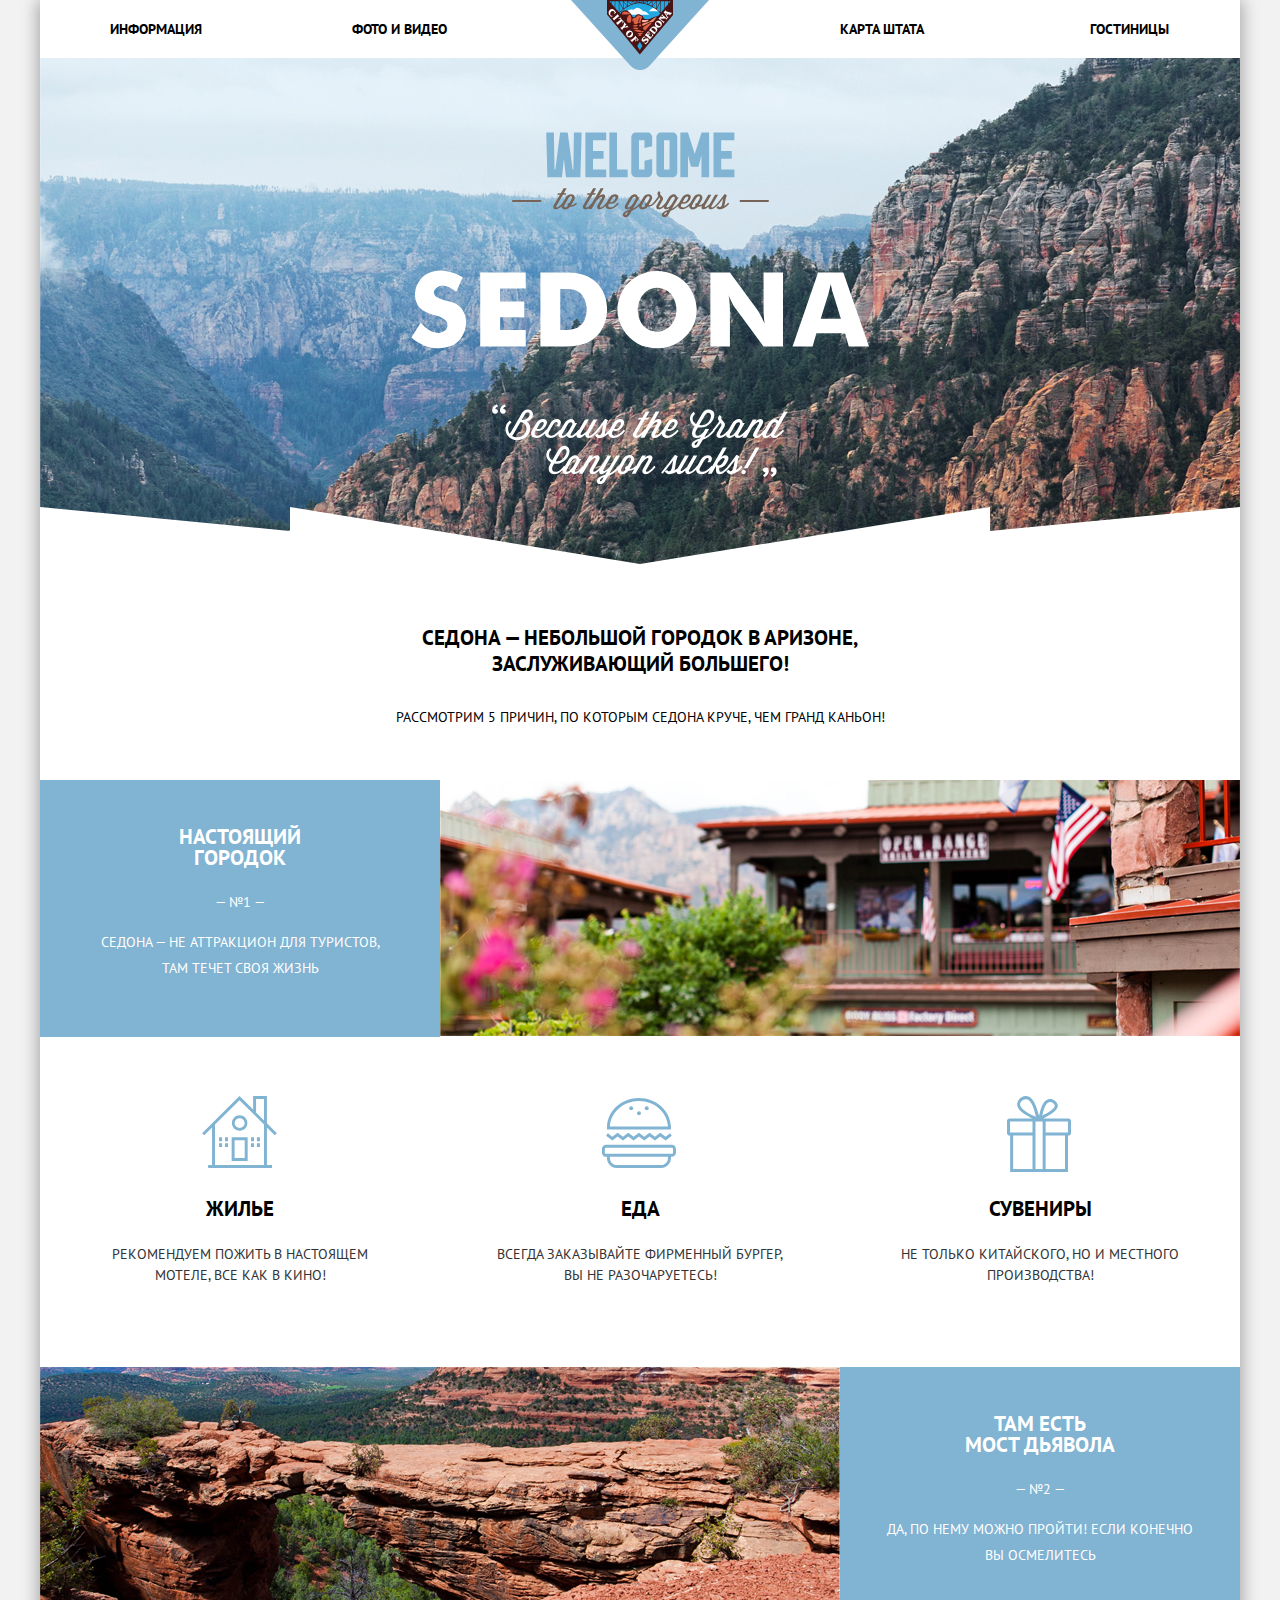
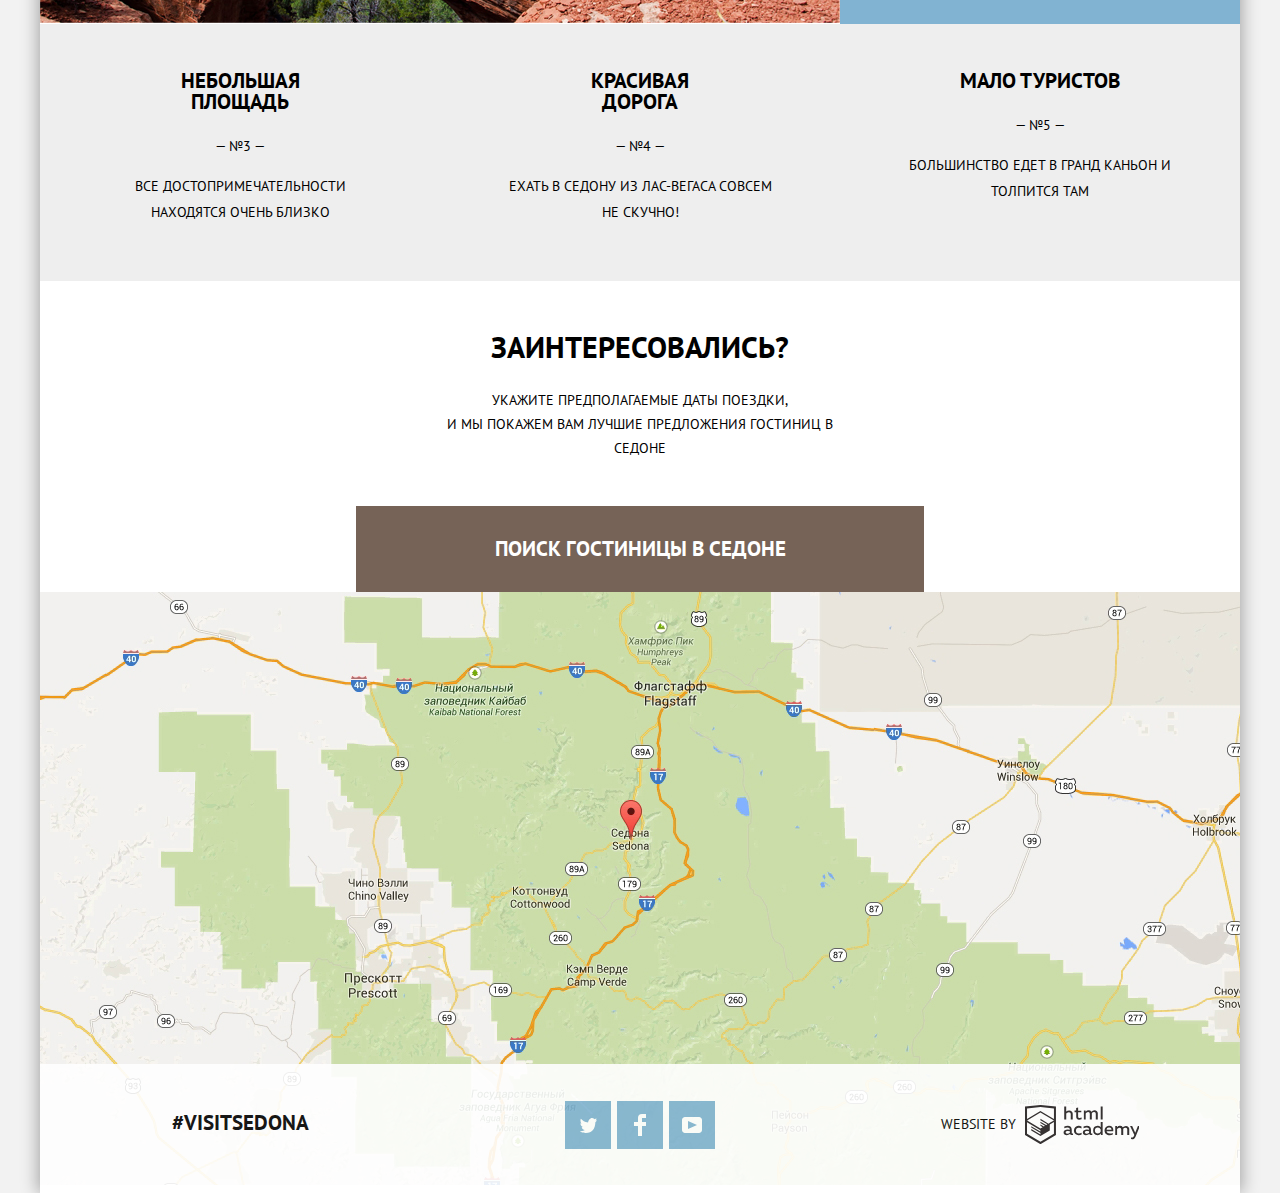
==== index.html @ 431af0dc "-" ====
<!DOCTYPE html>
<html lang="ru">
  <head>
    <meta charset="utf-8">
    <title>Седона</title>
    <link href="https://fonts.googleapis.com/css?family=PT+Sans:400,400i,700,700i&amp;subset=latin-ext" rel="stylesheet"> 
    <link href="css/normalize.css" rel="stylesheet">
    <link href="css/style.css" rel="stylesheet">
  </head>
  <body>
    <div class="container">
      <header class="main-header">
        <nav class="site-navigation">
          <a class="logo">
            <img src="img/logo-sedona.svg" class="logo-img" width="138" height="70" alt="Sedona logo">
          </a>
          <ul class="site-navigation-list">
            <li class="site-navigation-item"><a href="#">Информация</a></li>
            <li class="site-navigation-item"><a href="#">Фото и Видео</a></li>
            <li class="site-navigation-item"><a href="#">Карта штата</a></li>
            <li class="site-navigation-item"><a href="catalog.html">Гостиницы</a></li>
          </ul>
        </nav>
		</header>
	<main>
		<section class="main-header-description">
			<h1 class="visually-hidden">Заголовок главной Седона</h1>
			<h2 class="visually-hidden">Описание городка</h2>
			<p class="city-title">Cедона — небольшой городок в Аризоне,<br> заслуживающий большего!</p>
			<p class="city-reason">Рассмотрим 5 причин, по которым Седона круче, чем гранд каньон!</p>
		</section>
		<section class="reason">
      <ul class="reason-list">
        <li class="reason-item-wide">
				  <div class="reason-item-description">
					   <h3 class="reason-item-title">Настоящий<br>городок</h3>
					   <p class="reason-number">— №1 —</p>
					   <p class="reason-text">Седона — не аттракцион для туристов,<br>там течет своя жизнь</p>
				  </div>
				  <div class="reason-item-promo">
					   <img src="img/city-photo.jpg" width="800" height="256" alt="Фото Городок Седона">
				  </div>
        </li>
				<li class="reason-item-wide">
				  <ul class="features-list">
					   <li class="features-item">
					     <h3 class="features-item-title">Жилье</h3>
					     <p class="features-text">Рекомендуем пожить в настоящем мотеле, все как в кино!</p>
				      </li>
				      <li class="features-item">
					       <h3 class="features-item-title">Еда</h3>
					       <p class="features-text">Всегда заказывайте фирменный бургер, вы не разочаруетесь!</p>
				      </li>
				      <li class="features-item">
					       <h3 class="features-item-title">Сувениры</h3>
					       <p class="features-text">Не только китайского, но и местного производства!</p>
				      </li>
				  </ul>
				</li>
      <li class="reason-item-wide">
        <div class="reason-item-promo">
          <img src="img/devils-bridge.jpg" width="800" height="257" alt="Фото Моста Дьявола">
        </div>
        <div class="reason-item-description">
          <h3 class="reason-item-title">Там есть<br> мост дьявола</h3>
          <p class="reason-number">— №2 —</p>
          <p class="reason-text">Да, по нему можно пройти! Если конечно<br>вы осмелитесь</p>
              </div>
            </li>
            <li class="reason-item-wide">
              <ul class="reason-short-list">
                <li class="reason-item">
                  <h3 class="reason-item-title">Небольшая площадь</h3>
                  <p class="reason-number reason-short">— №3 —</p>
                  <p class="reason-text reason-short">Все достопримечательности находятся очень близко</p>
                </li>
                <li class="reason-item">
                  <h3 class="reason-item-title">Красивая дорога</h3>
                  <p class="reason-number reason-short">— №4 —</p>
                  <p class="reason-text reason-short">Ехать в Седону из Лас-Вегаса совсем не скучно!</p>
                </li>
                <li class="reason-item">
                  <h3 class="reason-item-title">Мало туристов</h3>
                  <p class="reason-number reason-short">— №5 —</p>
                  <p class="reason-text reason-short">Большинство едет в гранд каньон и толпится там</p>
                </li>
              </ul>
            </li>
          </ul>
    </section>
		<section class="search">
		  <h2 class="search-title">Заинтересовались?</h2>
		  <p class="search-text">Укажите предполагаемые даты поездки,<br>и мы покажем Вам лучшие предложения гостиниц в Седоне</p>
		  <button class="button button-search" type="button">
      <span class="button-search-title">Поиск гостиницы в Седоне</span>
      </button>
		  <div class="modal modal-hide modal-search">
        <h2 class="visually-hidden">Поиск гостиницы</h2>
          <form class="search-form" action="https://echo.htmlacademy.ru" method="post">
            <div class="search-form-item">
              <label for="arrival">Дата заезда:</label>
              <p class="input-calendar">
              <input type="text" name="arrival-date" value="24 Апреля 2017" id="arrival">
              <span class="calendar">
                <svg class="calendar-icon" xmlns="http://www.w3.org/2000/svg" width="21" height="22" viewBox="0 0 21 22"><path d="M19.251 2.025h-2.845V.648c0-.381-.294-.689-.656-.689-.363 0-.656.308-.656.689v1.377h-3.938V.648c0-.381-.294-.689-.655-.689-.363 0-.657.308-.657.689v1.377H5.906V.648c0-.381-.294-.689-.656-.689-.363 0-.657.308-.657.689v1.377H1.75C.784 2.025 0 2.847 0 3.862v16.302C0 21.179.784 22 1.75 22h17.501c.966 0 1.749-.821 1.749-1.836V3.862c0-1.015-.783-1.837-1.749-1.837zm.437 18.139a.448.448 0 0 1-.437.459H1.75a.45.45 0 0 1-.438-.459V3.862a.45.45 0 0 1 .438-.459h2.844v1.378c0 .381.294.689.657.689.362 0 .656-.308.656-.689V3.403h3.938v1.378c0 .381.294.689.657.689.361 0 .655-.308.655-.689V3.403h3.938v1.378c0 .381.293.689.656.689.362 0 .656-.308.656-.689V3.403h2.845c.241 0 .437.206.437.459v16.302z"/><path d="M4.594 8.225h2.625v2.066H4.594zM4.594 11.668h2.625v2.067H4.594zM4.594 15.112h2.625v2.066H4.594zM9.188 15.112h2.625v2.066H9.188zM9.188 11.668h2.625v2.067H9.188zM9.188 8.225h2.625v2.066H9.188zM13.781 15.112h2.625v2.066h-2.625zM13.781 11.668h2.625v2.067h-2.625zM13.781 8.225h2.625v2.066h-2.625z"/>
                </svg>
              </span>
              </p>
            </div>
            <div class="search-form-item">
              <label for="departure">Дата выезда:</label>
              <p class="input-calendar">
              <input type="text" name="departure-date" value="4 июля 2017" id="departure">
              <span class="calendar">
                <svg class="calendar-icon" xmlns="http://www.w3.org/2000/svg" width="21" height="22" viewBox="0 0 21 22"><path d="M19.251 2.025h-2.845V.648c0-.381-.294-.689-.656-.689-.363 0-.656.308-.656.689v1.377h-3.938V.648c0-.381-.294-.689-.655-.689-.363 0-.657.308-.657.689v1.377H5.906V.648c0-.381-.294-.689-.656-.689-.363 0-.657.308-.657.689v1.377H1.75C.784 2.025 0 2.847 0 3.862v16.302C0 21.179.784 22 1.75 22h17.501c.966 0 1.749-.821 1.749-1.836V3.862c0-1.015-.783-1.837-1.749-1.837zm.437 18.139a.448.448 0 0 1-.437.459H1.75a.45.45 0 0 1-.438-.459V3.862a.45.45 0 0 1 .438-.459h2.844v1.378c0 .381.294.689.657.689.362 0 .656-.308.656-.689V3.403h3.938v1.378c0 .381.294.689.657.689.361 0 .655-.308.655-.689V3.403h3.938v1.378c0 .381.293.689.656.689.362 0 .656-.308.656-.689V3.403h2.845c.241 0 .437.206.437.459v16.302z"/><path d="M4.594 8.225h2.625v2.066H4.594zM4.594 11.668h2.625v2.067H4.594zM4.594 15.112h2.625v2.066H4.594zM9.188 15.112h2.625v2.066H9.188zM9.188 11.668h2.625v2.067H9.188zM9.188 8.225h2.625v2.066H9.188zM13.781 15.112h2.625v2.066h-2.625zM13.781 11.668h2.625v2.067h-2.625zM13.781 8.225h2.625v2.066h-2.625z"/>
                </svg>
              </span>
              </p>
            </div>
            <div class="search-form-item">
              <div class="item-wrapper">
                <label for="adult-count">Взрослые:</label>
                <p>
                  <button class="button button-remove" type="button">-</button>
                  <input type="text" name="adult" value="2" id="adult-count">
                  <button class="button button-add" type="button">+</button>
              </p>
            </div>
              <div class="item-wrapper">
               <label for="children-count">Дети:</label>
                <p>
                  <button class="button button-remove" type="button">-</button>
                  <input type="text" name="children" value="0" id="children-count">
                  <button class="button button-add" type="button">+</button>
                </p>
              </div>
              </div>
            <div class="search-form-item">
              <button class="button button-form-search" type="submit">Найти</button>
            </div>
          </form>
      </div>
		</section>
	</main>
	<footer class="footer-main">
    <div class="footer-map">
        <iframe src="https://www.google.com/maps/embed?pb=!1m14!1m8!1m3!1d52385.92317475207!2d-111.8127544!3d34.853207!3m2!1i1024!2i768!4f13.1!3m3!1m2!1s0x872da132f942b00d%3A0x5548c523fa6c8efd!2z0KHQtdC00L7QvdCwLCDQkNGA0LjQt9C-0L3QsCA4NjMzNiwg0KHQqNCQ!5e0!3m2!1sru!2sru!4v1536004938987" width="1200" height="593" frameborder="0" style="border:0" allowfullscreen></iframe>
        <img src="img/map.jpg" width="1200" height="593" alt="Городок Седона на карте">
    </div>
    <section class="footer-main-info">
		<p class="footer-hashtag">#visitsedona</p>
		<div class="footer-social">
			<ul class="footer-social-list">
				  <li>
            <a class="social-button" href="https://twitter.com">twitter
              <svg xmlns="http://www.w3.org/2000/svg" xmlns:xlink="http://www.w3.org/1999/xlink" width="17" height="15" viewBox="0 0 17 15"><path fill="#FFF" d="M10.95.144c1.685-.496 2.984.27 3.577 1.179.673-.231 1.331-.481 2.011-.708a2.345 2.345 0 0 1-.857 1.768c.685.17 1.304-.491 1.304-.491-.169 1-1.006 1.788-1.563 2.024-.231 6.75-3.175 11.217-10.077 11.082h-.446c-.41 0-4.164-.46-4.898-1.887 2.271.196 3.893-.422 4.693-1.177-.96-.3-2.679-.477-2.979-2.95.349.106.564.228 1.19.119C1.705 8.247.374 7.53.448 5.33c.285.328 1.067.536 1.34.472C1.085 5.561-.182 2.442.894.85c1.818 1.854 3.735 3.606 7.152 3.773C8.254 2.33 9.183.793 10.95.144z"/></svg>
            </a>
          </li>
				 <li>
            <a class="social-button" href="https://fb.com">fb
              <svg xmlns="http://www.w3.org/2000/svg" width="12" height="22" viewBox="0 0 12 22"><path fill="#FFF" d="M12 4V0H8a4 4 0 0 0-4 4v4H0v4h4v10h4V12h4V8H8V4h4z"/></svg>
            </a>
          </li>
				  <li>
            <a class="social-button" href="https://youtube.ru">youtube
            <svg xmlns="http://www.w3.org/2000/svg" xmlns:xlink="http://www.w3.org/1999/xlink" width="20" height="16" viewBox="0 0 20 16"><path fill="#FFF" d="M17 0H3C1.35 0 0 1.35 0 3v10c0 1.65 1.35 3 3 3h14c1.65 0 3-1.35 3-3V3c0-1.65-1.35-3-3-3zM6.027 11.998V4.002L15.014 8l-8.987 3.998z"/></svg>
            </a>
          </li>
			</ul>
		</div>
		<div class="footer-copyright">
      <b>website by</b>
      <p>
        <a class="footer-logo" href="https://htmlacademy.ru/intensive/htmlcss">HTML Academy
          <svg id="Layer_1" data-name="Layer 1" xmlns="http://www.w3.org/2000/svg" viewBox="0 0 108.08 36.85">
          <title>logo-htmlacademy-small1</title><path d="M44.61,26.88a2,2,0,0,0,.55-0.1v1.33a3.25,3.25,0,0,1-1.18.21,1.67,1.67,0,0,1-1.67-1,4.84,4.84,0,0,1-3.14,1.08c-1.51,0-2.91-.83-2.91-2.55,0-2.13,2-2.79,3.71-2.79a11.08,11.08,0,0,1,2.17.25v-0.3c0-1-.76-1.77-2.19-1.77a7.42,7.42,0,0,0-3,.64v-1.7a10.21,10.21,0,0,1,3.19-.55c2.36,0,3.81,1.12,3.81,3.65v3a0.54,0.54,0,0,0,.49.59h0.17Zm-6.44-1.13A1.35,1.35,0,0,0,39.63,27h0.11a3.39,3.39,0,0,0,2.41-1V24.58a9.72,9.72,0,0,0-1.81-.21c-1,0-2.16.33-2.16,1.38h0Zm12.36-6.11a5,5,0,0,1,2.57.64V22a4.08,4.08,0,0,0-2.3-.7,2.75,2.75,0,1,0,0,5.49,5,5,0,0,0,2.43-.64v1.71a6.27,6.27,0,0,1-2.76.57A4.21,4.21,0,0,1,46,24.51q0-.21,0-0.41a4.32,4.32,0,0,1,4.18-4.46h0.38Zm12.17,7.24a2,2,0,0,0,.55-0.1v1.33a3.25,3.25,0,0,1-1.18.21,1.67,1.67,0,0,1-1.67-1,4.84,4.84,0,0,1-3.14,1.08c-1.51,0-2.91-.83-2.91-2.55,0-2.13,2-2.79,3.71-2.79a11.08,11.08,0,0,1,2.17.25v-0.3c0-1-.76-1.77-2.19-1.77a7.42,7.42,0,0,0-3,.64v-1.7a10.21,10.21,0,0,1,3.19-.55c2.36,0,3.81,1.12,3.81,3.65v3a0.54,0.54,0,0,0,.49.59h0.17Zm-6.44-1.13A1.35,1.35,0,0,0,57.73,27h0.11a3.39,3.39,0,0,0,2.41-1V24.58a9.72,9.72,0,0,0-1.81-.21c-1.06,0-2.16.33-2.16,1.38h0ZM73,16V28.2H71.35V26.88a3.88,3.88,0,0,1-3.19,1.54,4.4,4.4,0,0,1,0-8.78,3.81,3.81,0,0,1,3,1.3V16H73Zm-4.53,5.22a2.76,2.76,0,1,0,0,5.52A2.86,2.86,0,0,0,71.15,25V23A2.91,2.91,0,0,0,68.49,21.27ZM79,19.64c3.31,0,4.46,2.68,3.92,5.09H76.7c0.21,1.5,1.67,2.11,3.19,2.11a6.11,6.11,0,0,0,2.64-.59v1.6a7.14,7.14,0,0,1-3,.57C77,28.42,74.78,27,74.78,24a4.18,4.18,0,0,1,4-4.39H79Zm0.09,1.54a2.28,2.28,0,0,0-2.44,2.1v0.06H81.3A2,2,0,0,0,79.13,21.18Zm5.73,7V19.87h1.65v1a3.81,3.81,0,0,1,2.78-1.27A2.86,2.86,0,0,1,91.89,21a4.12,4.12,0,0,1,2.91-1.33A3.06,3.06,0,0,1,98,23V28.2h-1.9V23.05a1.59,1.59,0,0,0-1.42-1.75H94.42a2.8,2.8,0,0,0-2.07,1.12V28.2h-1.9V23.05A1.59,1.59,0,0,0,89,21.31H88.8a3,3,0,0,0-2.21,1.29v5.63H84.86Zm21.31-8.33h1.9l-3.91,9.46c-0.9,2.17-2.09,2.86-3.35,2.86a4.76,4.76,0,0,1-1.1-.14V30.46a2.86,2.86,0,0,0,.85.12c0.9,0,1.58-.64,2.07-1.9l0.17-.42-4-8.4h2l2.86,6.29ZM38.73,1.46V6.22a3.81,3.81,0,0,1,2.7-1.14,3.25,3.25,0,0,1,3.44,3.4v5.15H43V8.72a1.81,1.81,0,0,0-1.61-2h-0.3a2.93,2.93,0,0,0-2.32,1.39v5.52h-1.9V1.46h1.9ZM49.94,2.31v3h3V6.91h-3v3.81c0,1.1.5,1.46,1.58,1.46a4.49,4.49,0,0,0,1.69-.33v1.6A6.8,6.8,0,0,1,51,13.8a2.55,2.55,0,0,1-2.86-2.74V6.89H46.58V5.26h1.5V2.74Zm5.4,11.31V5.28H57v1A3.81,3.81,0,0,1,59.77,5a2.86,2.86,0,0,1,2.6,1.33A4.12,4.12,0,0,1,65.28,5,3.06,3.06,0,0,1,68.44,8.4v5.21h-1.9V8.46a1.59,1.59,0,0,0-1.42-1.75H64.89a2.8,2.8,0,0,0-2.07,1.12v5.78h-1.9V8.46A1.59,1.59,0,0,0,59.5,6.71H59.27A3,3,0,0,0,57.06,8v5.63H55.34ZM71.17,1.45H73V13.6H71.17V1.45ZM14.71,0H14.55L0,1.54V28.21l14.55,8.66,14.55-8.66V1.54Zm12.5,27.1L14.55,34.64,1.9,27.12V16.18l12.59,7.5V25L5.86,19.9v1.31l8.68,5.21v1.39L5.87,22.65V24l8.68,5.21,8.75-5.24V18.31L27.2,16V27.12Zm0-12.53-3.48,2-1.6,1L14.51,13v1.31L21,18.23H21l-0.14.09-1,.54-5.37-3.2V17l4.24,2.52-1,.67-3.2-1.9v1.31l2.1,1.24L14.5,22.1,2,14.65,14.51,7.11Zm0-1.32L14.49,5.76,1.91,13.25v-10L14.56,1.92,27.21,3.25v10h0Z" transform="translate(0 -0.02)" fill="#231f20"/>
          </svg>
        </a>
      </p>
    </div>
    </section>
	</footer>
  </div>
  <script src="js/modal.js"></script>
</body>
</html>
---- css/style.css ----
html,
body {
  min-width: 1200px;
  margin: 0;
  padding: 0;
  font-size: 14px;
  line-height: 26px;
  font-weight: normal;
  font-family: "PT Sans", "Arial", "Helvetica", sans-serif;
  text-transform: uppercase;
  background-color: #f2f2f2;
}

a {
  text-decoration: none;
}

img {
  max-width: 100%;
  height: auto;
}

.visually-hidden:not(:focus):not(:active),
input[type="checkbox"].visually-hidden,
input[type="radio"].visually-hidden {
  position: absolute;
  width: 1px;
  height: 1px;
  margin: -1px;
  border: 0;
  padding: 0;
  white-space: nowrap;
  clip-path: inset(100%);
  clip: rect(0 0 0 0);
  overflow: hidden;
}

.container {
  width: 1200px;
  margin: 0 auto;
  padding: 0;
  -webkit-box-shadow:
    5px 0px 15px 0px rgba(0, 1, 1, 0.2),
    -5px 0px 15px 0px rgba(0, 1, 1, 0.2);
          box-shadow:
    5px 0px 15px 0px rgba(0, 1, 1, 0.2),
    -5px 0px 15px 0px rgba(0, 1, 1, 0.2);
    background-color: #ffffff;
}

.main-header {
  display: -webkit-box;
  display: -ms-flexbox;
  display: flex;
  -webkit-box-orient: vertical;
  -webkit-box-direction: normal;
      -ms-flex-direction: column;
          flex-direction: column;
  width: 1200px;
  min-height: 564px;
  margin-bottom: 0px;
  background-image:
    url("../img/intro-welcome.svg"),
    url("../img/intro-mask.svg"),
    url("../img/background-photo.jpg");
  background-size:
    459px 353px,
    1200px 57px,
    1200px 773px;
  background-color: #e4f1f9;
  background-repeat: no-repeat;
  background-position:
    center 132px,
    bottom,
    0 0;
}

.site-navigation {
  position: relative;
  width: 100%;
  margin: 0;
  padding: 0;
  background-color: #fff;
  min-width: 56px;
}


.site-navigation-list {
  display: -webkit-box;
  display: -ms-flexbox;
  display: flex;
  -ms-flex-wrap: wrap;
      flex-wrap: wrap;
  -ms-flex-pack: distribute;
  width: 1060px;
  padding: 0 70px;
  margin: 0;
  list-style: none;
}

.site-navigation-list li {
  -webkit-box-flex: 0;
      -ms-flex-positive: 0;
          flex-grow: 0;
  margin: 0;
  padding: 16px 0;
  min-width: 210px;
}

.site-navigation-list li:first-child,
.site-navigation-list li:nth-child(2){
  text-align: left;
  margin-right: 32px;
}

.site-navigation-list li:nth-child(3) {
  margin-left: 120px;
  text-align: right;
}

.site-navigation-list li:last-child {
  margin-left: 35px;
  text-align: right;
}

.site-navigation-item a {
  display: block;
  margin: 0;
  padding: 0;
  font-weight: bold;
  color: #000000;
  text-transform: uppercase;
}

.site-navigation-item a:hover,
.site-navigation-item a:focus {
  color: #81b3d2;
}

.site-navigation-item a:active {
  opacity: 0.3;
}

.logo-img {
  position: absolute;
  width: 138;
  height: 70;
  top: 0;
  right: 531px;
}


/*Main*/

.main-header-description {
  width: 100%;
  text-align: center; 
  min-height: 195px; 
}

.city-title {
  font-size: 21px;
  line-height: 26px;
  font-weight: bold;
  padding-top: 40px;
}

.city-reason {
  margin-top:27px;
}

.reason {
  display: -webkit-box;
  display: -ms-flexbox;
  display: flex;
  -webkit-box-orient: vertical;
  -webkit-box-direction: normal;
      -ms-flex-direction: column;
          flex-direction: column;
  margin: 0;
  padding: 0;
  list-style: none;
}

.reason-list {
  list-style: none;
  margin: 0;
  padding: 0;
}

.reason-item-wide {
  display: -webkit-box;
  display: -ms-flexbox;
  display: flex;
  width: 1200px;
  min-height: 257px;
  margin:0;
  padding:0;
}

.reason-item-title {
  margin-top:48px;
  font-size: 21px;
  line-height: 21px;
  font-weight: bold;
  color: #ffffff;
}

.reason-item-description {
  text-align: center;
  color: #ffffff;
  background-color: #81b3d2;
  min-width: 400px;
  min-height: 255px;
}

.reason-item-promo {
  width: 800px;
  height: 256px;
  margin: 0;
  padding: 0;
}

.features-list {
  display: -webkit-box;
  display: -ms-flexbox;
  display: flex;
  width: 100%;
  min-height: 330px;
  margin: 0;
  padding: 0;
  list-style: none;
}

.features-item {
  position: relative;
  width: 400px;
  margin-top: 149px;
  margin-bottom: auto;
  text-align: center;
}

.features-item-title {
  margin: 0 auto;
  margin-bottom: 25px;
  margin-top: 12px;
  padding: 0;
  font-size: 21px;
  line-height: 21px;
  font-weight: bold;
  color: #000000;
}

.features-item:first-child::before {
  position: absolute;
  content: "";
  width: 75px;
  height: 72px;
  top: -90px;
  left: 200px;
  margin-left: -38px;
  background-image: url("../img/icon-1.svg");
  background-repeat: no-repeat;
  background-position: 0 0;
}

.features-item:nth-child(2)::before {
  position: absolute;
  content: "";
  width: 74px;
  height: 70px;
  top: -88px;
  left: 195px;
  margin-left: -33px;
  background-image: url("../img/icon-3.svg");
  background-repeat: no-repeat;
  background-position: 0 0;
}

.features-item:nth-child(3)::before {
  position: absolute;
  content: "";
  width: 64px;
  height: 76px;
  top: -90px;
  left: 200px;
  margin-left: -33px;
  background-image: url("../img/icon-2.svg");
  background-repeat: no-repeat;
  background-position: 0 0;
}

.features-text {
  width: 286px;
  margin: 0 auto;
  margin-bottom: 50px;
  padding: 0;
  font-size: 14px;
  line-height: 21px;
  color: #333333;
}

.reason-short-list {
  display: -webkit-box;
  display: -ms-flexbox;
  display: flex;
  width: 100%;
  margin: 0;
  padding: 0;
  list-style: none;
}

.reason-number {
 margin: auto;
}

.reason-short {
  
}

.reason-item {
  width: 400px;
  min-height: 256px;
  text-align: center;
  background-color: #eeeeee;
  text-align: center;
  padding: 0 65px;
}

.reason-item-title {
  font-size: 21px;
  line-height: 21px;
  font-weight: bold;
  color: #ffffff;
  text-align: center;
  max-width: 160px;
  margin-bottom: 21px;
  margin-top: 46px;
  margin-right: auto;
  margin-left: auto;
}

.reason-item .reason-item-title {
  color: #000;
}

.reason-text {
  margin: auto;
  margin-top: 14px;
}

.search {
  position: relative;
  text-align: center;
}


.search-title {
  margin: 0;
  margin-top: 48px;
  margin-bottom: 23px;
  padding: 0;
  font-size: 30px;
  line-height: 36px;
  font-weight: bold;
  color: #000000;
}

.search-text {
  width: 440px;
  margin: 0 auto;
  margin-bottom: 46px;
  font-size: 14px;
  line-height: 24px;
}

/*Search-form*/

.button {
  font: inherit;
  color: #fff;
  text-transform: uppercase;
  background-color: #766357;
  border-style: none;
}

.button-search {
  display: block;
  -webkit-box-sizing: border-box;
          box-sizing: border-box;
  min-width: 568px;
  margin: 0 auto;
  padding-top: 30px;
  padding-bottom: 30px;
  text-align: center;
  font-size: 21px;
  line-height: 26px;
  font-weight: bold;
}

.button-search:hover,
.button-search:focus {
  background-color: #604e43;
}

.button-search:active {
  background-color: #503e33;
}

.button-search-title:active {
  opacity: 0.3;
}



/*Footer*/

.footer-main {
  position: relative;
}

.footer-map {
  margin: 0;
  padding: 0;
  z-index: 3;
}

.footer-map iframe {
  position: relative;
  z-index: 2;
}

.footer-map img {
  position: absolute;
  top: 0;
  left: 0;
  z-index: 1;
}


.footer-main-info,
.footer-catalog-info {
  display: -webkit-box;
  display: -ms-flexbox;
  display: flex;
  -webkit-box-pack: justify;
      -ms-flex-pack: justify;
          justify-content: space-between;
  width: 1200px;
  min-height: 120px;
  background-color: #fff;
  opacity: 0.9;
}

.footer-main-info {
  position: absolute;
  bottom: 0;
  left: auto;
  z-index: 20;
}

.footer-hashtag {
  width: 240px;
  margin-top: 46px;
  margin-bottom: 55px;
  margin-right: auto;
  margin-left: auto;
  padding: 0;
  font-size: 21px;
  line-height: 26px;
  font-weight: bold;
  text-align: center;
  color: #000000;
}

.footer-social {
  width: 240px;
  margin-left: auto;
  margin-right: auto;
  margin-top: auto;
  margin-bottom: auto;
  text-align: center;
}

.footer-social-list {
  display: -webkit-box;
  display: -ms-flexbox;
  display: flex;
  width: 150px;
  -ms-flex-wrap: wrap;
      flex-wrap: wrap;
  -webkit-box-pack: justify;
      -ms-flex-pack: justify;
          justify-content: space-between;
  margin: 0 auto;
  padding: 0;
  list-style: none;
}

.social-button {
  display: -webkit-box;
  display: -ms-flexbox;
  display: flex;
  -webkit-box-align: center;
      -ms-flex-align: center;
          align-items: center;
  -webkit-box-pack: center;
      -ms-flex-pack: center;
          justify-content: center;
  width: 46px;
  height: 48px;

  margin: 0;
  margin-top: 37px;
  margin-bottom: 44px;

  font-size: 0;

  background-color: #81b3d2;
}


.social-button:hover,
.social-button:focus {
  background-color: #669ec0;
}

.social-button:active {
  background-color: #5496bd;
}

.social-button:active path {
  opacity: 0.3;
}

.footer-copyright {
  display: -webkit-box;
  display: -ms-flexbox;
  display: flex;
  width: 240px;
  -webkit-box-align: center;
      -ms-flex-align: center;
          align-items: center;
  -webkit-box-pack: center;
      -ms-flex-pack: center;
          justify-content: center;
  margin: auto;
  margin-top: 27px;
  margin-bottom: 33px;
  padding: 0;
  text-align: center;
}

.footer-copyright b {
  display: block;
  width: 76px;
  margin: 0;
  margin-right: 8px;
  margin-bottom: 4px;
  padding: 0;
  font-size: 14px;
  line-height: 26px;
  font-weight: normal;
  color: #000000;
}

.footer-copyright p {
  width: 115px;
  height: 41px;
}

.footer-logo {
  font-size: 0;
}

.footer-logo:hover path,
.footer-logo:focus path {
  fill: #669ec0;
}

.footer-logo:active path {
  fill: #bdbbbc;
}

/*Модальное окно*/

.modal {
  color: #000000;
  background-color: #ffffff;
  background-position: 0 0;
  background-repeat: repeat;
  -webkit-box-shadow: 0 10px 30px rgba(0, 0, 0, 0.4);
          box-shadow: 0 10px 30px rgba(0, 0, 0, 0.4);
}


@keyframes slide {
  0% {
    transform: translateY(-80px);
  }
  100% {
    transform: translateY(0px);
  }
}



.modal-search {
  display: block;
  position: absolute;
  top: 239px;
  left: 568px;
  width: 458px;
  margin-left: -252px;
  padding: 55px 55px;
  z-index: 10;
  animation-name: slide;
  animation-duration: 1.3s;
}

.modal-hide {
    display: none;
  }



.search-form-item {
  display: -webkit-box;
  display: -ms-flexbox;
  display: flex;
  -ms-flex-preferred-size: 460px;
      flex-basis: 460px;
  -webkit-box-pack: justify;
      -ms-flex-pack: justify;
          justify-content: space-between;
  -ms-flex-wrap: wrap;
      flex-wrap: wrap;
  -webkit-box-align: center;
      -ms-flex-align: center;
          align-items: center;
  -webkit-box-flex: 1;
      -ms-flex-positive: 1;
          flex-grow: 1;
  margin: 0;
  margin-bottom: 28px;
}

.search-form-item:nth-child(4) {
  -webkit-box-pack: center;
      -ms-flex-pack: center;
          justify-content: center;
  -webkit-box-flex: 1;
      -ms-flex-positive: 1;
          flex-grow: 1;
  margin-bottom: 0;
}

.item-wrapper {
  display: -webkit-box;
  display: -ms-flexbox;
  display: flex;
  -webkit-box-align: center;
      -ms-flex-align: center;
          align-items: center;
  -webkit-box-pack: justify;
      -ms-flex-pack: justify;
          justify-content: space-between;
  -ms-flex-wrap: wrap;
      flex-wrap: wrap;
  margin: 0;
  padding: 0;
}

.item-wrapper:nth-child(1) {
  -ms-flex-preferred-size: 260px;
      flex-basis: 260px;
  -webkit-box-flex: 1;
      -ms-flex-positive: 1;
          flex-grow: 1;
  margin: 0;
  margin-top: 2px;
}

.item-wrapper:nth-child(1) p {
  margin-right: auto;
  margin-left: auto;
}

.item-wrapper:nth-child(2) {
  -ms-flex-preferred-size: 190px;
      flex-basis: 190px;
  -webkit-box-flex: 0;
      -ms-flex-positive: 0;
          flex-grow: 0;

  margin: 0;
  margin-top: 2px;
  margin-left: auto;
}

.item-wrapper:nth-child(1) label {
  margin-right: 0;
}

.item-wrapper:nth-child(2) label {
  margin-right: auto;
  margin-left: 11px;
}

.item-wrapper p {
  display: -webkit-box;
  display: -ms-flexbox;
  display: flex;
  -ms-flex-preferred-size: 115px;
      flex-basis: 115px;
  -webkit-box-pack: start;
      -ms-flex-pack: start;
          justify-content: flex-start;
  margin: 0;
  padding: 0;
}


.search-form {
  display: -webkit-box;
  display: -ms-flexbox;
  display: flex;
  -webkit-box-pack: justify;
      -ms-flex-pack: justify;
          justify-content: space-between;
  -ms-flex-wrap: wrap;
      flex-wrap: wrap;
  margin: 0;
  padding: 0;
}

.search-form-item label {
  font-size: 14px;
  line-height: 26px;
  font-weight: bold;
}

.search-form-item input[type="text"],
.item-wrapper input[type="text"] {
  -webkit-box-sizing: border-box;
          box-sizing: border-box;
  width: 347px;
  min-height: 36px;
  padding: 6px 13px;
  padding-right: 0px;
  font: inherit;
  font-weight: bold;
  color: #000000;
  text-transform: uppercase;
  background-color: #f2f2f2;
  border: none;
}

.input-calendar {
  position: relative;
  margin: 0;
  padding: 0;
}

.calendar {
  position: absolute;
  top: 8px;
  right: 10px;
  width: 21px;
  height: 22px;
}

.calendar-icon path {
  fill: #cacaca;
}

.calendar-icon:hover path,
.calendar-icon:focus path {
  opacity: 1;
}

.calendar-icon:active path {
  fill: #81b3d2;
}

.item-wrapper input[type="text"] {
  width: 40px;
  margin: 0;
  padding: 6px 4px;
  text-align: center;
}

.search-form-item input:hover {
  background-color: #ebebeb;
}

.search-form-item input:focus {
  background-color: #fff;
  outline: 2px solid #e5e5e5;
}

.button-remove,
.button-add {
  width: 37px;
  -webkit-box-sizing: border-box;
          box-sizing: border-box;
  margin: 0;
  padding: 6px 10px;
  font-size: 14px;
  line-height: 26px;
  font-weight: bold;
  color: #a9a9a9;
  background-color: #f2f2f2;
}

.button-remove:hover,
.button-add:hover,
.button-remove:focus,
.button-add:focus {
  color: #000;
}

.button-remove:active,
.button-add:active {
  color: #81b3d2;
}

.button-form-search {
  -ms-flex-preferred-size: 100%;
      flex-basis: 100%;
  margin-top: 27px;
  padding: 15px 10px;
  font-size: 21px;
  font-weight: bold;
  background-color: #81b3d2;
}

.button-form-search:hover,
.button-form-search:focus {
  background-color: #669ec0;
  outline: none;
}

.button-form-search:active {
  background-color: #5496bd;
}

.button-form-search span:active {
  opacity: 0.3;
}


/*КАТАЛОГ*/

 li a.active {
  color: #766357;
}

.filters-form {
  display: -webkit-box;
  display: -ms-flexbox;
  display: flex;
  -webkit-box-pack: justify;
      -ms-flex-pack: justify;
          justify-content: space-between;
  -webkit-box-align: center;
      -ms-flex-align: center;
          align-items: center;
  -ms-flex-wrap: wrap;
      flex-wrap: wrap;
  width: 1060px;
  margin: 0;
  margin-bottom: 10px;
  padding: 0px 70px;
  padding-bottom: 7px;
  background-image: url("../img/filter-background.png");
  background-color: #253032;
  background-position: 0 -70px;
  background-repeat: no-repeat;
}

.filters-form fieldset {
  display: -webkit-box;
  display: -ms-flexbox;
  display: flex;
  -ms-flex-wrap: wrap;
      flex-wrap: wrap;
  margin: 0;
  margin-top: 26px;
  margin-bottom: auto;
  padding: 0;
  border: none;
}

.filters-legend {
  font-size: 16px;
  line-height: 21px;
  font-weight: bold;
  color: #fff;
}

.filters-form fieldset:first-child {
  -ms-flex-preferred-size: 160px;
      flex-basis: 160px;
}

.filters-form fieldset:nth-child(2) {
  -ms-flex-preferred-size: 150px;
      flex-basis: 150px;
  margin-right: 226px;
}

.filters-legend {
  margin: 0;
  margin-bottom: 25px;
  padding: 0;
  font-size: 16px;
  line-height: 21px;
  font-weight: bold;
  color: #ffffff;
}

.filters-options {
  margin: 0;
  font-size: 14px;
  line-height: 21px;
  font-weight: normal;
  color: #000000;
}


.filter-checkbox + label {
  display: block;
  position: relative;
  margin: 0;
  margin-bottom: 25px;
  padding-left: 41px;
  font-size: 14px;
  line-height: 21px;
  color: #ffffff;
}

.filter-checkbox:focus + label::before {
  outline: #5d9ddd solid 2px ;
}

.filter-checkbox + label::before {
  content: "";
  display: block;
  position: absolute;
  top: 0px;
  left: 1px;
  width: 23px;
  height: 23px;
  background: url("../img/checkbox-off.svg");
  background-repeat: no-repeat;
}

.filter-checkbox:checked + label::before {
  content: "";
  display: block;
  position: absolute;
  top: 0px;
  left: 1px;
  width: 27px;
  height: 23px;
  background: url("../img/checkbox-on.svg");
  background-repeat: no-repeat;
}

.filter-checkbox:disabled + label::before {
  content: "";
  display: block;
  position: absolute;
  top: 0px;
  left: 1px;
  width: 27px;
  height: 23px;
  background: url("../img/checkbox-off-disabled.svg");
  background-repeat: no-repeat;
}

.filter-checkbox:checked:disabled + label::before {
  content: "";
  display: block;
  position: absolute;
  top: 0px;
  left: 1px;
  width: 27px;
  height: 23px;
  background: url("../img/checkbox-on-disabled.svg");
  background-repeat: no-repeat;
}



.filters-list {
  list-style: none;
  padding-left: 0;
  margin: 0;
}

.filters-item {
  margin: 0;
  font-size: 21px;
  line-height: 26px;
  font-weight: normal;
  color: #000000;

}

.filters-item label {
  max-width: 100px;
  word-wrap: break-word;
}

.filter-checkbox + label {
  font-size: 14px;
  line-height: 21px;
  color: #fff;
}


/*doble range*/
.filter-range {
  width: 330px;
  color: #ffffff;
  text-transform: uppercase;
}

.filter-range-title {
  margin-bottom: 9px;
  font-weight: 600;
  font-size: 16px;
  line-height: 21px;
}

.price-controls {
  position: relative;
  height: 36px;
  margin-bottom: 20px;
  font-size: 0;
  border: 2px solid #ffffff;
  border-radius: 2px;
}

.price-controls::after {
  content: "";
  position: absolute;
  top: 50%;
  left: 50%;
  width: 2px;
  height: 22px;
  background: #ffffff;
  -webkit-transform: translate(-50%, -50%);
      -ms-transform: translate(-50%, -50%);
          transform: translate(-50%, -50%);
}

.price-controls label {
  display: inline-block;
  font-size: 14px;
  line-height: 38px;
  vertical-align: top;
  cursor: pointer;
}

.price-controls .min-price,
.price-controls .max-price {
  width: 90px;
  padding-left: 65px;
}

.price-controls input {
  width: 50px;
  margin: 0;
  color: inherit;
  font: inherit;
  background: none;
  border: none;
}

.range-controls {
  position: relative;
  margin-bottom: 32px;
}

.range-controls .scale {
  height: 2px;
  background: rgba(255, 255, 255, 0.3);
}

.range-controls .bar {
  width: 80%;
  height: 2px;
  background: #ffffff;
}

.range-toggle {
  position: absolute;
  top: -9px;
  width: 4px;
  height: 4px;
  background: #ababab;
  border: 8px solid #ffffff;
  border-radius: 50%;
  -webkit-box-shadow: 0 2px 1px 0 rgba(0, 1, 1, 0.2);
          box-shadow: 0 2px 1px 0 rgba(0, 1, 1, 0.2);
  cursor: pointer;
}

.range-toggle:hover {
   border: 10px solid #ffffff; 
   top: -10px;
}

.range-toggle-min {
  left: 0;
}

.range-toggle-max {
  left: 80%;
}

.btn-transparent {
  display: block;
  margin: 0 auto;
  padding: 6px 35px;
  font-size: 14px;
  line-height: 20px;
  color: #ffffff;
  text-transform: uppercase;
  background: transparent;
  border: 2px solid #ffffff;
  border-radius: 2px;
  cursor: pointer;
}

.btn-transparent:hover,
.btn-transparent:focus {
  color: #000000;
  background: #ffffff;
}

/*end of double range*/

.catalog-sort {
  display: -webkit-box;
  display: -ms-flexbox;
  display: flex;
  width: 100%;
  -ms-flex-wrap: wrap;
      flex-wrap: wrap;
  -webkit-box-align: center;
      -ms-flex-align: center;
          align-items: center;
  -webkit-box-pack: justify;
      -ms-flex-pack: justify;
          justify-content: space-between;
  margin: 0;
  margin-bottom: 7px;
  padding: 0;
  font-size: 12px;
  line-height: 18px;
  font-weight: normal;
  color: #000;
}

.catalog-sort-wrapper {
  min-width: 1060px;
  padding: 0 70px;
  display: flex;
  flex-wrap: wrap;
  align-items: center;
  justify-content: space-between;
}

.catalog-sort-list {
  display: -webkit-box;
  display: -ms-flexbox;
  display: flex;
  -ms-flex-preferred-size: 790px;
      flex-basis: 790px;
  -webkit-box-pack: justify;
      -ms-flex-pack: justify;
          justify-content: space-between;
  -ms-flex-wrap: wrap;
      flex-wrap: wrap;
  -webkit-box-align: center;
      -ms-flex-align: center;
          align-items: center;
  margin: 0;
  margin-left: 0;
  padding: 0;
  list-style: none;
}

.catalog-sort-list li {
  -ms-flex-preferred-size: 82px;
      flex-basis: 82px;
  margin: 0;
  padding: 0;
}

.catalog-sort-list li:nth-child(1) {
  margin-left: 10px;
}

.catalog-sort-list li:nth-child(2) {
  margin-right: 0px;
}

.catalog-sort-list li:nth-child(3) {
  margin-right: auto;
}

.list-wrapper {
  display: -webkit-box;
  display: -ms-flexbox;
  display: flex;
  -ms-flex-preferred-size: 70px;
      flex-basis: 70px;
  -webkit-box-pack: end;
      -ms-flex-pack: end;
          justify-content: flex-end;
  margin: 0;
  margin-left: auto;
  padding: 0;
  text-align: right;
  list-style: none;
}

.list-wrapper li {
  -ms-flex-preferred-size: 25px;
      flex-basis: 25px;
  margin: 0;
  padding: 0;
  padding-top: 8px;
  font-size: 0;
}

.arrow-up.active,
.arrow-down.active {
  fill: #81b3d2;
  opacity: 1;
}

.arrow-up,
.arrow-down {
  opacity: 0.3;
}

.arrow-up:hover,
.arrow-up:focus,
.arrow-down:hover,
.arrow-down:focus {
  opacity: 1;
}

.arrow-up:active,
.arrow-down:active {
  fill: #81b3d2;
}


.catalog-sort-count {
  flex-basis: 140px;
  font-size: 21px;
  line-height: 26px;
  font-weight: bold;
  color: #000000;
}

.catalog-sort-title {
  flex-basis: 80px;
  margin-right: auto;
  margin-left: 26px;
  font-size: 12px;
  line-height: 18px;
  color: #000000;
}

.catalog-sort-list {
  list-style: none;
}

.catalog-sort-type {
  color: #000000;
  opacity: 0.3;
  text-decoration: underline;
  -webkit-text-decoration-style: dotted;
          text-decoration-style: dotted;
}

.catalog-sort-type.active {
  color: #81b3d2;
  text-decoration: none;
  opacity: 1;
}

.catalog-sort-type:hover,
.catalog-sort-type:focus {
  color: #81b3d2;
  text-decoration: underline;
  -webkit-text-decoration-style: dotted;
          text-decoration-style: dotted;
  opacity: 1;
}

.catalog-sort-type:active {
  color: #000;
  text-decoration: none;
  opacity: 1;
}


/*Гостиницы*/


.catalog-list {
  list-style: none;
  margin: 0;
  padding: 0;
  min-width: 1200px;
}

.catalog-item {
  display: -webkit-box;
  display: -ms-flexbox;
  display: flex;
  min-height: 149px;
  -webkit-box-pack: justify;
      -ms-flex-pack: justify;
          justify-content: space-between;
  -ms-flex-wrap: wrap;
      flex-wrap: wrap;
  -webkit-box-flex: 0;
      -ms-flex-positive: 0;
          flex-grow: 0;
  -webkit-box-align: center;
      -ms-flex-align: center;
          align-items: center;
  border-bottom: 2px solid #e5e5e5;
  padding: 0 70px;
}

.catalog-item:first-child {
  border-top: 2px solid #e5e5e5;
}



.catalog-item img {
  width: 135px;
  height: 90px;
  margin: 0;
  margin-right: auto;
  padding: 0;
  padding-left: 2px;
}

.catalog-wrapper {
  -ms-flex-preferred-size: 260px;
      flex-basis: 260px;
  min-height: 90px;
  -webkit-box-flex: 1;
      -ms-flex-positive: 1;
          flex-grow: 1;
  margin: 0;
  margin-left: 31px;
  padding: 29px 0;
}

.catalog-item-title {
  display: block;
  margin: 0;
  margin-top: -4px;
  margin-bottom: 5px;
  padding: 0;
  font-size: 21px;
  line-height: 26px;
  font-weight: bold;
  color: #000;
}

.catalog-item-title:hover,
.catalog-item-title:focus {
  color: #81b3d2;
}

.catalog-item-title:active {
  color: #000;
  opacity: 0.3;
}

.catalog-item p {
  margin: 0;
  margin-bottom: 15px;
  padding: 0;
  font-size: 14px;
  line-height: 21px;
}

.catalog-wrapper p {
  width: 260px;
  margin-right: 0;
}

.catalog-item-type {
  display: inline-block;
  vertical-align: middle;
  width: 110px;
  margin: 0;
  padding: 0;
  word-wrap: break-word;
  text-align: left;
}

.catalog-item-price {
  display: inline-block;
  vertical-align: middle;
  width: 80px;
  margin: 0;
  padding: 0;
  word-wrap: break-word;
  text-align: left;
}

.button-info,
.button-booking {
  display: inline-block;
  vertical-align: top;
  margin: 0;
  padding: 0;
  text-align: center;
}

.button-info {
  width: 110px;
}

.button-booking {
  width: 142px;
}

.button-info a,
.button-booking a {
  font-size: 14px;
  line-height: 21px;
  font-weight: bold;
  color: #fff;
}

.button-info {
  background-color: #81b3d2;
}

.button-info:hover,
.button-info:focus {
  background-color: #669ec0;
}

.button-info:active {
  background-color: #5496bd;
}

.button-info a:active {
  opacity: 0.3;
}

.button-booking {
  background-color: #766357;
}

.button-booking:hover,
.button-booking:focus {
  background-color: #604e43;
}

.button-booking:active {
  background-color: #503e33;
}

.button-booking a:active {
  opacity: 0.3;
}

.catalog-item-rating {
  margin: 0;
  margin-right: auto;
  padding: 0;
  text-align: right;
}


.star {
  display: inline-block;
  vertical-align: middle;
  width: 20px;
  height: 17px;
  margin: 0;
  margin-bottom: 47px;
  background-image: url("../img/star.svg");
  background-repeat: no-repeat;
}

.rate {
  display: inline-block;
  padding: 5px 15px;
  font-size: 14px;
  line-height: 21px;
  color: #666666;
  background-color: #f2f2f2;
  -ms-flex-item-align: end;
      align-self: flex-end;
}
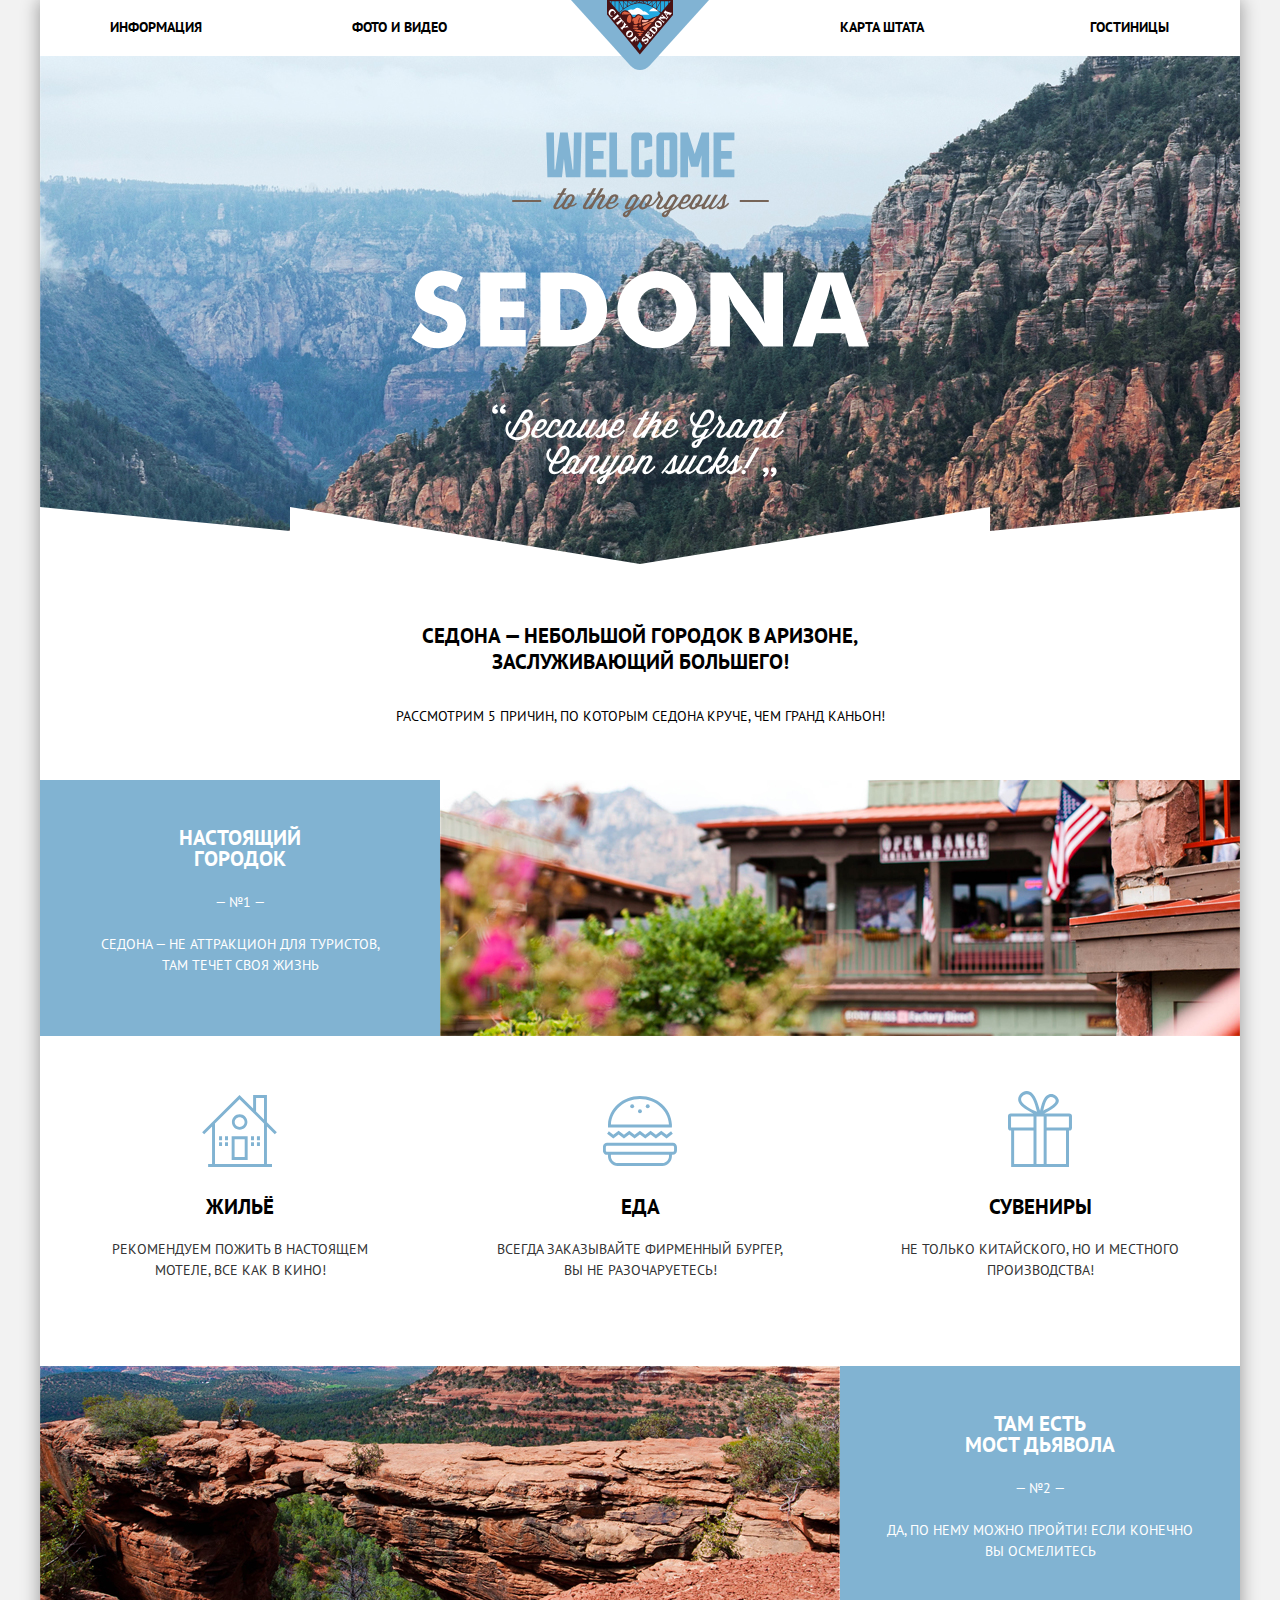
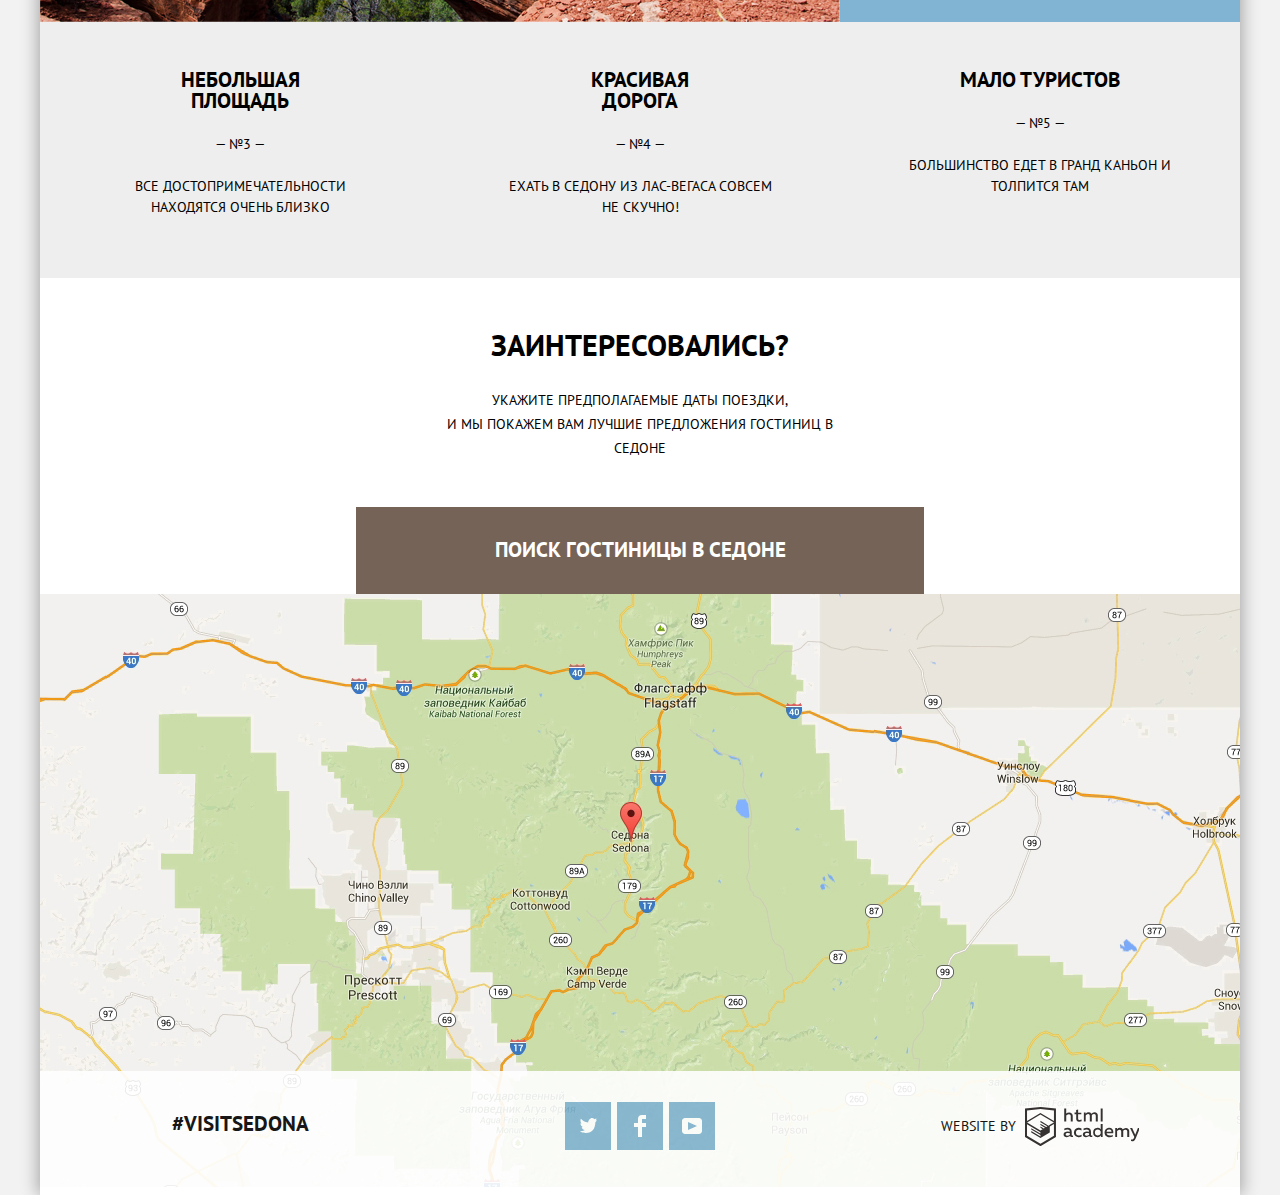
==== commit e0dde0dd: "PP" ====
--- a/index.html
+++ b/index.html
@@ -44,7 +44,7 @@
 				<li class="reason-item-wide">
 				  <ul class="features-list">
 					   <li class="features-item">
-					     <h3 class="features-item-title">Жилье</h3>
+					     <h3 class="features-item-title">Жильё</h3>
 					     <p class="features-text">Рекомендуем пожить в настоящем мотеле, все как в кино!</p>
 				      </li>
 				      <li class="features-item">
@@ -59,7 +59,7 @@
 				</li>
       <li class="reason-item-wide">
         <div class="reason-item-promo">
-          <img src="img/devils-bridge.jpg" width="800" height="257" alt="Фото Моста Дьявола">
+          <img src="img/devils-bridge.jpg" width="800" height="256" alt="Фото Моста Дьявола">
         </div>
         <div class="reason-item-description">
           <h3 class="reason-item-title">Там есть<br> мост дьявола</h3>
--- a/css/style.css
+++ b/css/style.css
@@ -80,8 +80,8 @@
   width: 100%;
   margin: 0;
   padding: 0;
-  background-color: #fff;
-  min-width: 56px;
+  background-color: #ffffff;
+  min-height: 56px;
 }
 
 
@@ -103,7 +103,7 @@
       -ms-flex-positive: 0;
           flex-grow: 0;
   margin: 0;
-  padding: 16px 0;
+  padding: 14px 0;
   min-width: 210px;
 }
 
@@ -162,11 +162,11 @@
   font-size: 21px;
   line-height: 26px;
   font-weight: bold;
-  padding-top: 40px;
+  padding-top: 38px;
 }
 
 .city-reason {
-  margin-top:27px;
+  margin-top:28px;
 }
 
 .reason {
@@ -193,13 +193,13 @@
   display: -ms-flexbox;
   display: flex;
   width: 1200px;
-  min-height: 257px;
+  min-height: 256px;
   margin:0;
   padding:0;
 }
 
 .reason-item-title {
-  margin-top:48px;
+  margin-top:46px;
   font-size: 21px;
   line-height: 21px;
   font-weight: bold;
@@ -242,8 +242,8 @@
 
 .features-item-title {
   margin: 0 auto;
-  margin-bottom: 25px;
-  margin-top: 12px;
+  margin-bottom: 22px;
+  margin-top: 11px;
   padding: 0;
   font-size: 21px;
   line-height: 21px;
@@ -269,8 +269,8 @@
   content: "";
   width: 74px;
   height: 70px;
-  top: -88px;
-  left: 195px;
+  top: -89px;
+  left: 196px;
   margin-left: -33px;
   background-image: url("../img/icon-3.svg");
   background-repeat: no-repeat;
@@ -282,8 +282,8 @@
   content: "";
   width: 64px;
   height: 76px;
-  top: -90px;
-  left: 200px;
+  top: -94px;
+  left: 201px;
   margin-left: -33px;
   background-image: url("../img/icon-2.svg");
   background-repeat: no-repeat;
@@ -312,6 +312,8 @@
 
 .reason-number {
  margin: auto;
+ font-size: 14px;
+ line-height: 21px;
 }
 
 .reason-short {
@@ -334,8 +336,8 @@
   color: #ffffff;
   text-align: center;
   max-width: 160px;
-  margin-bottom: 21px;
-  margin-top: 46px;
+  margin-bottom: 23px;
+  margin-top: 47px;
   margin-right: auto;
   margin-left: auto;
 }
@@ -346,7 +348,9 @@
 
 .reason-text {
   margin: auto;
-  margin-top: 14px;
+  margin-top: 21px;
+  font-size: 14px;
+  line-height: 21px;
 }
 
 .search {
@@ -357,8 +361,8 @@
 
 .search-title {
   margin: 0;
-  margin-top: 48px;
-  margin-bottom: 23px;
+  margin-top: 49px;
+  margin-bottom: 25px;
   padding: 0;
   font-size: 30px;
   line-height: 36px;
@@ -369,7 +373,7 @@
 .search-text {
   width: 440px;
   margin: 0 auto;
-  margin-bottom: 46px;
+  margin-bottom: 47px;
   font-size: 14px;
   line-height: 24px;
 }
@@ -391,7 +395,7 @@
   min-width: 568px;
   margin: 0 auto;
   padding-top: 30px;
-  padding-bottom: 30px;
+  padding-bottom: 31px;
   text-align: center;
   font-size: 21px;
   line-height: 26px;
@@ -461,7 +465,7 @@
 
 .footer-hashtag {
   width: 240px;
-  margin-top: 46px;
+  margin-top: 40px;
   margin-bottom: 55px;
   margin-right: auto;
   margin-left: auto;
@@ -509,13 +513,10 @@
           justify-content: center;
   width: 46px;
   height: 48px;
-
-  margin: 0;
-  margin-top: 37px;
-  margin-bottom: 44px;
-
+  margin: 0;
+  margin-top: 21px;
+  margin-bottom: 36px;
   font-size: 0;
-
   background-color: #81b3d2;
 }
 
@@ -545,7 +546,7 @@
       -ms-flex-pack: center;
           justify-content: center;
   margin: auto;
-  margin-top: 27px;
+  margin-top: 22px;
   margin-bottom: 33px;
   padding: 0;
   text-align: center;
@@ -608,7 +609,7 @@
 .modal-search {
   display: block;
   position: absolute;
-  top: 239px;
+  top: 242px;
   left: 568px;
   width: 458px;
   margin-left: -252px;
@@ -642,7 +643,7 @@
       -ms-flex-positive: 1;
           flex-grow: 1;
   margin: 0;
-  margin-bottom: 28px;
+  margin-bottom: 29px;
 }
 
 .search-form-item:nth-child(4) {
@@ -828,8 +829,8 @@
 .button-form-search {
   -ms-flex-preferred-size: 100%;
       flex-basis: 100%;
-  margin-top: 27px;
-  padding: 15px 10px;
+  margin-top: 24px;
+  padding: 16px 10px;
   font-size: 21px;
   font-weight: bold;
   background-color: #81b3d2;
@@ -860,9 +861,6 @@
   display: -webkit-box;
   display: -ms-flexbox;
   display: flex;
-  -webkit-box-pack: justify;
-      -ms-flex-pack: justify;
-          justify-content: space-between;
   -webkit-box-align: center;
       -ms-flex-align: center;
           align-items: center;
@@ -870,7 +868,6 @@
       flex-wrap: wrap;
   width: 1060px;
   margin: 0;
-  margin-bottom: 10px;
   padding: 0px 70px;
   padding-bottom: 7px;
   background-image: url("../img/filter-background.png");
@@ -900,14 +897,14 @@
 }
 
 .filters-form fieldset:first-child {
-  -ms-flex-preferred-size: 160px;
-      flex-basis: 160px;
+  flex-basis: 210px;
+  margin-right: 30px;
 }
 
 .filters-form fieldset:nth-child(2) {
-  -ms-flex-preferred-size: 150px;
-      flex-basis: 150px;
-  margin-right: 226px;
+  flex-basis: 210px;
+  padding-left:15px;
+  margin-right: 274px;
 }
 
 .filters-legend {
@@ -1023,7 +1020,7 @@
 
 /*doble range*/
 .filter-range {
-  width: 330px;
+  width: 315px;
   color: #ffffff;
   text-transform: uppercase;
 }
@@ -1033,15 +1030,17 @@
   font-weight: 600;
   font-size: 16px;
   line-height: 21px;
+  padding-left: 5px;
 }
 
 .price-controls {
   position: relative;
-  height: 36px;
+  height: 35px;
   margin-bottom: 20px;
   font-size: 0;
   border: 2px solid #ffffff;
   border-radius: 2px;
+  width: 315px;
 }
 
 .price-controls::after {
@@ -1071,6 +1070,10 @@
   padding-left: 65px;
 }
 
+.price-controls .max-price {
+  padding-left: 57px;
+}
+
 .price-controls input {
   width: 50px;
   margin: 0;
@@ -1098,9 +1101,9 @@
 
 .range-toggle {
   position: absolute;
-  top: -9px;
-  width: 4px;
-  height: 4px;
+  top: -10px;
+  width: 6px;
+  height: 6px;
   background: #ababab;
   border: 8px solid #ffffff;
   border-radius: 50%;
@@ -1125,7 +1128,7 @@
 .btn-transparent {
   display: block;
   margin: 0 auto;
-  padding: 6px 35px;
+  padding: 6px 33px;
   font-size: 14px;
   line-height: 20px;
   color: #ffffff;
@@ -1133,7 +1136,6 @@
   background: transparent;
   border: 2px solid #ffffff;
   border-radius: 2px;
-  cursor: pointer;
 }
 
 .btn-transparent:hover,
@@ -1173,6 +1175,7 @@
   flex-wrap: wrap;
   align-items: center;
   justify-content: space-between;
+  min-height: 87px;
 }
 
 .catalog-sort-list {
@@ -1340,12 +1343,12 @@
   -webkit-box-align: center;
       -ms-flex-align: center;
           align-items: center;
-  border-bottom: 2px solid #e5e5e5;
+  border-bottom: 1px solid #e5e5e5;
   padding: 0 70px;
 }
 
 .catalog-item:first-child {
-  border-top: 2px solid #e5e5e5;
+  border-top: 1px solid #e5e5e5;
 }
 
 
@@ -1368,7 +1371,7 @@
           flex-grow: 1;
   margin: 0;
   margin-left: 31px;
-  padding: 29px 0;
+  padding: 25px 0;
 }
 
 .catalog-item-title {
@@ -1431,7 +1434,7 @@
   display: inline-block;
   vertical-align: top;
   margin: 0;
-  padding: 0;
+  padding: 3px 0;
   text-align: center;
 }
 
